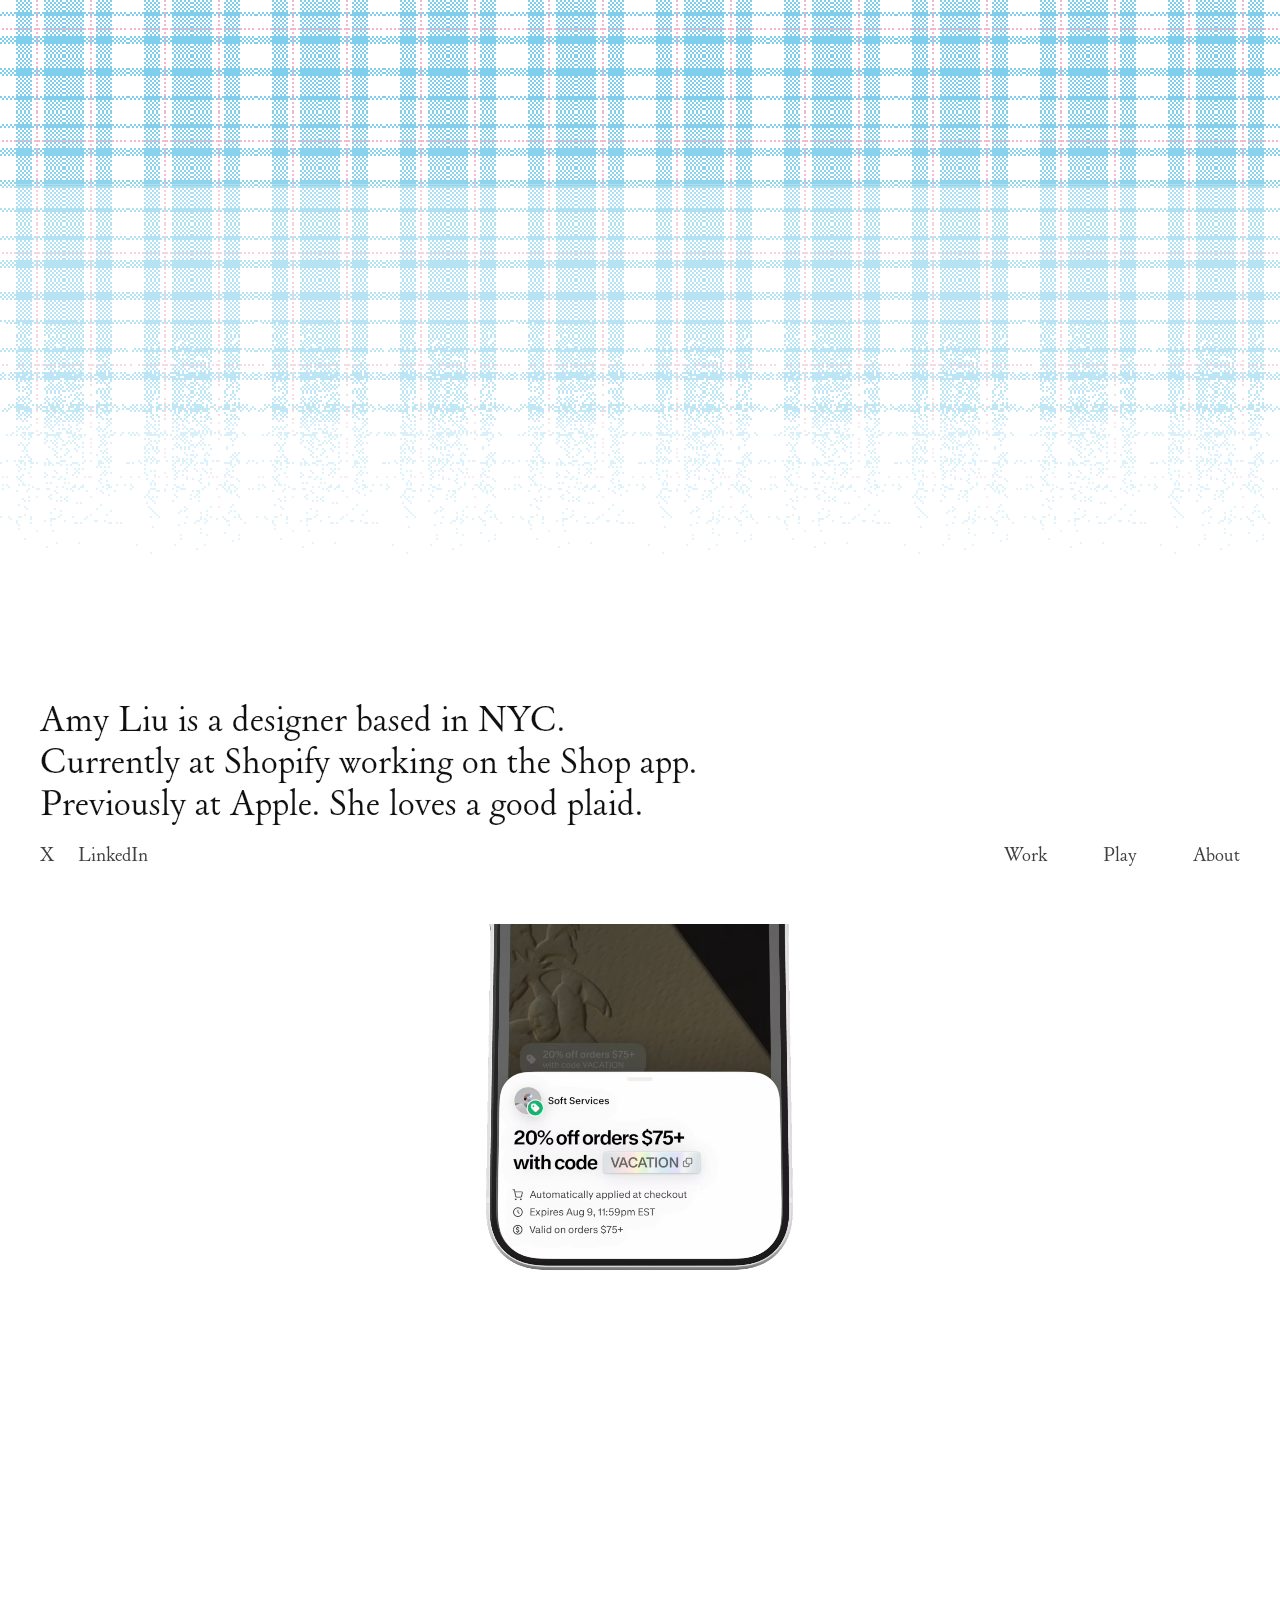
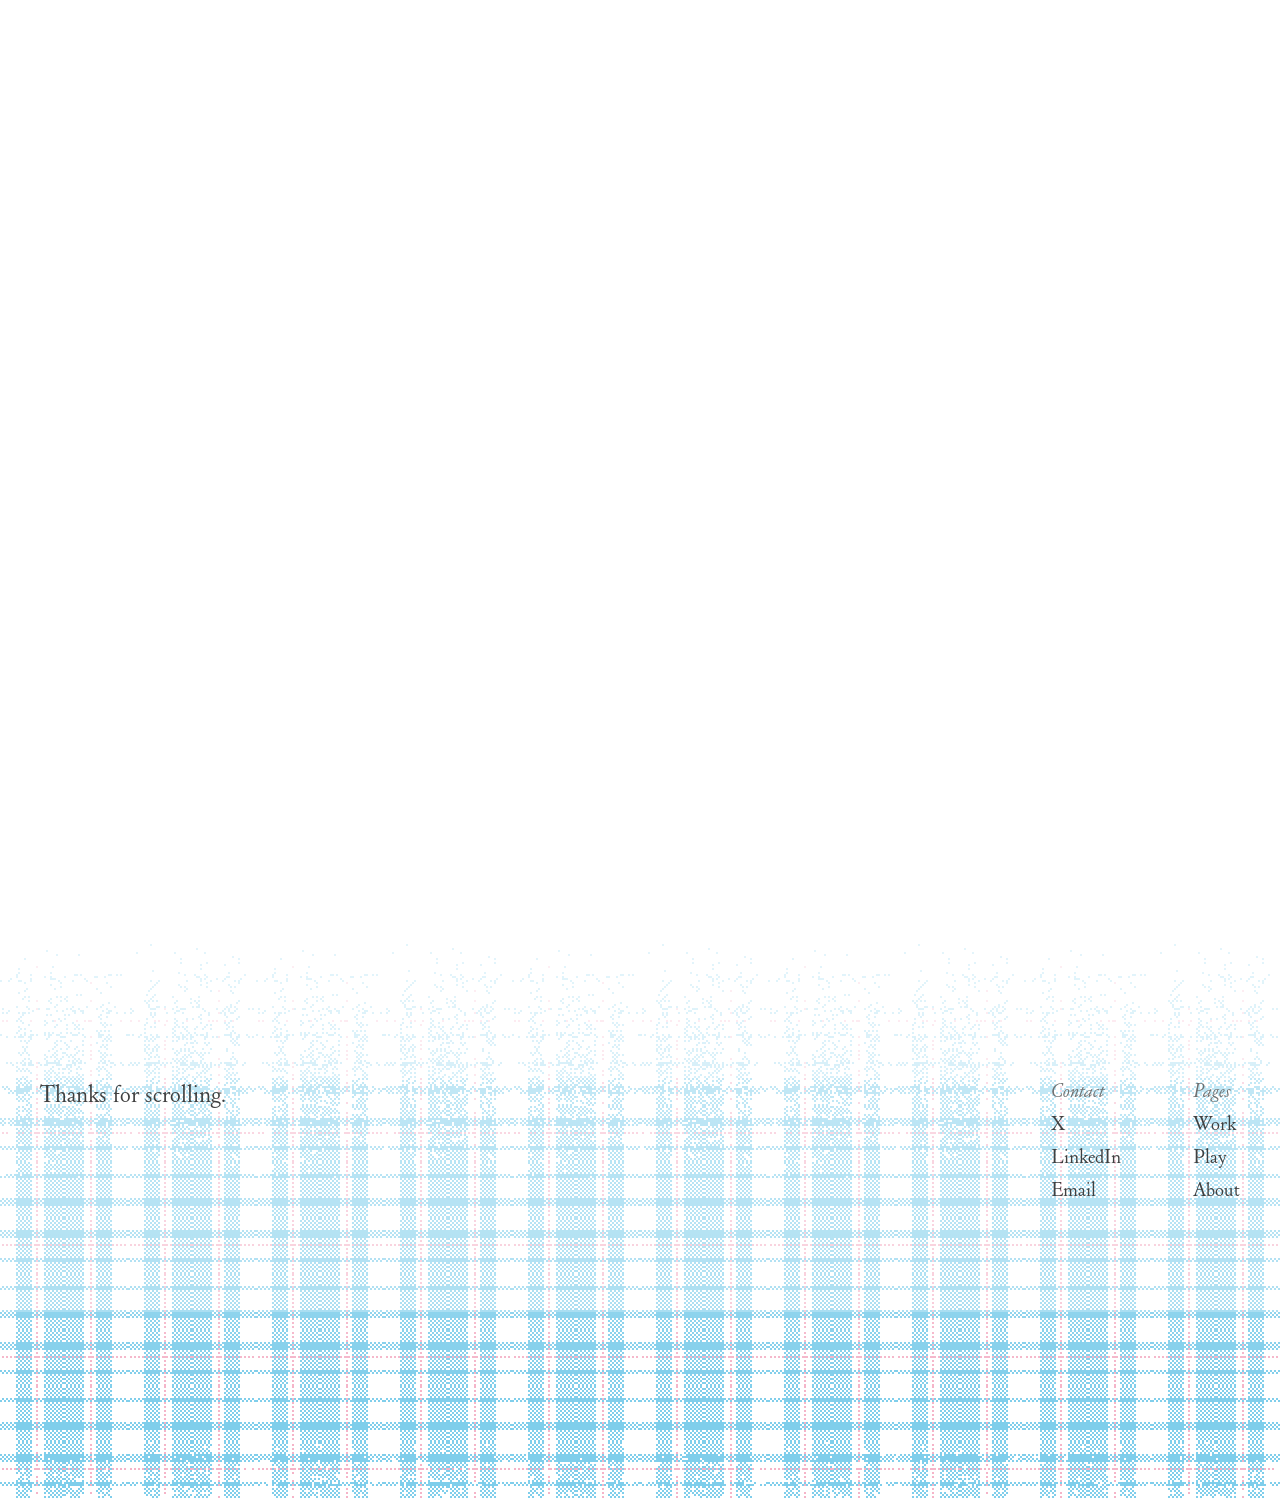
==== index.html @ ccde01a4 "Publish initial work-in-progress portfolio" ====
<!doctype html>
<html lang="en">
<head>
  <meta charset="utf-8">
  <meta name="viewport" content="width=device-width,initial-scale=1">
  <title>Amy Liu</title>
  <!-- Preserve query parameters and anchors when opening the Work page. -->
  <script>location.replace('home.html' + location.search + location.hash);</script>
  <noscript><meta http-equiv="refresh" content="0;url=home.html"></noscript>
</head>
<body><p><a href="home.html">Open Amy’s plaid homepage</a></p></body>
</html>
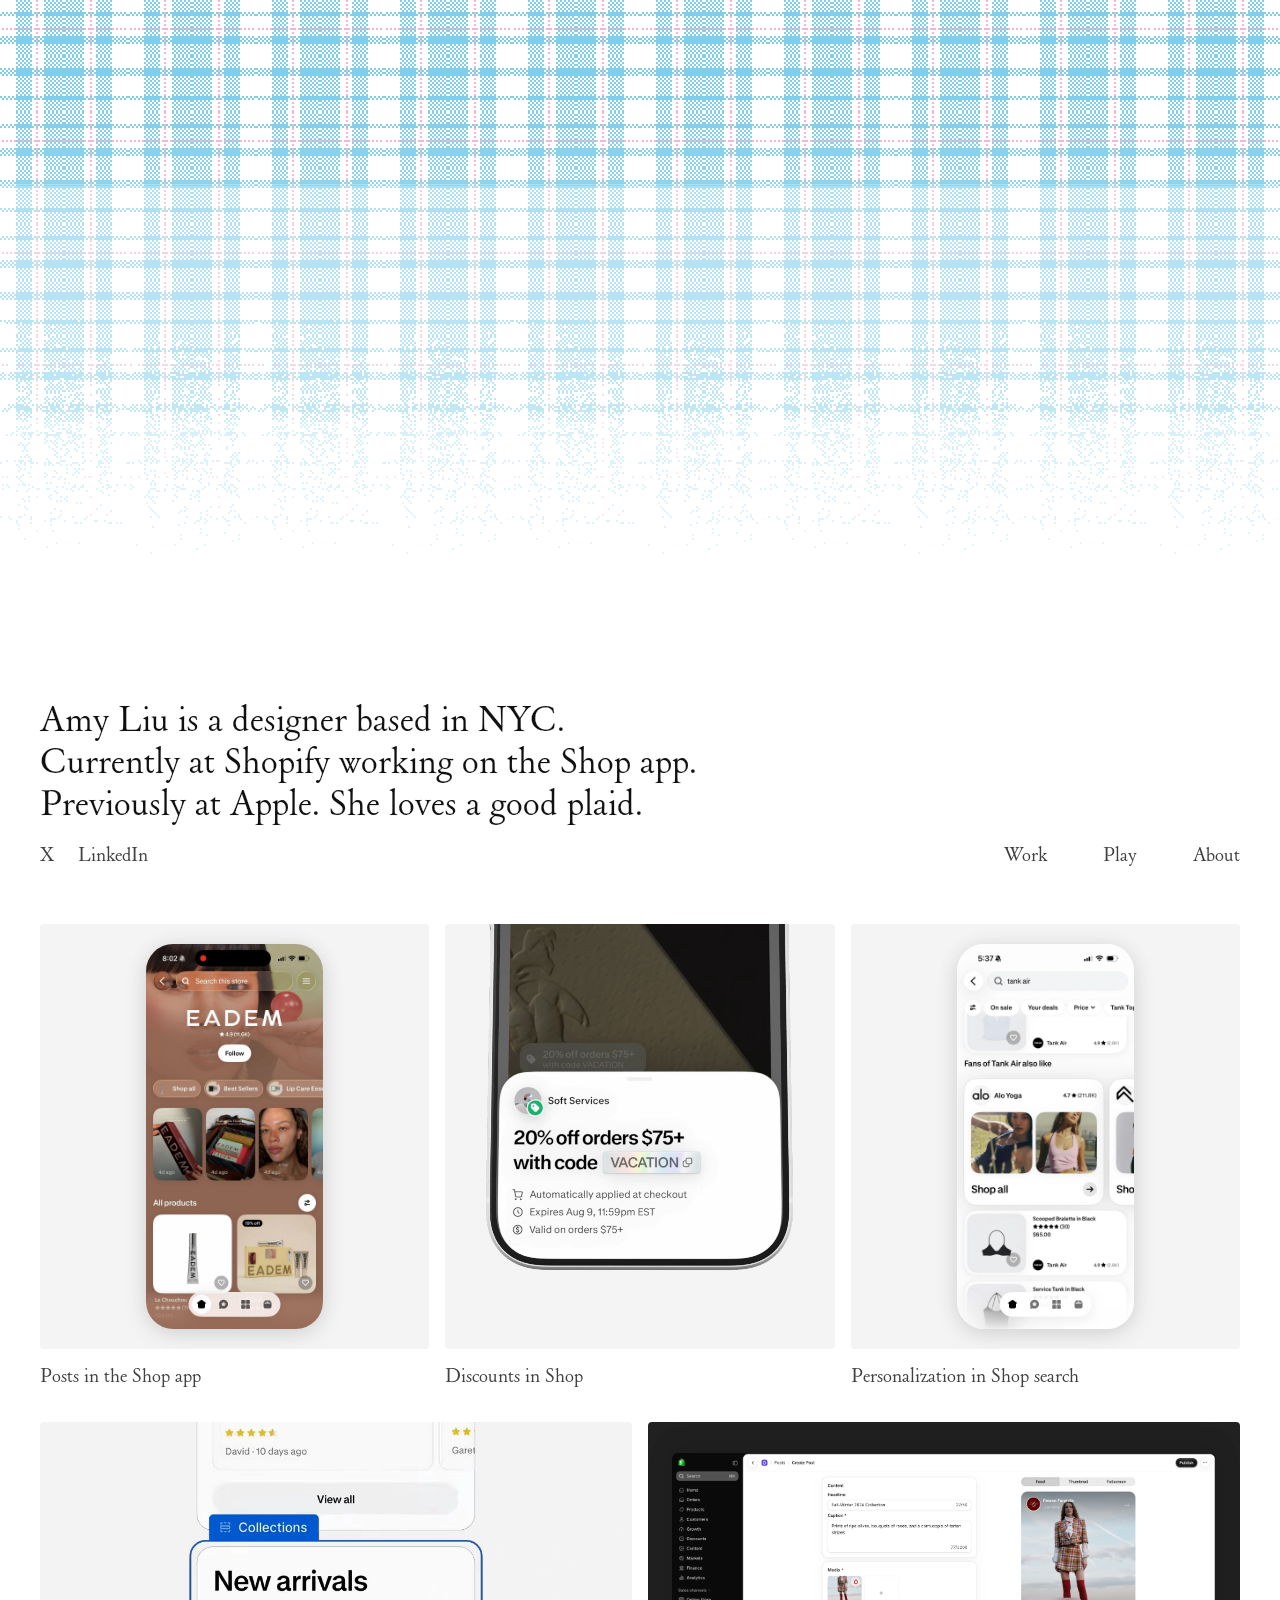
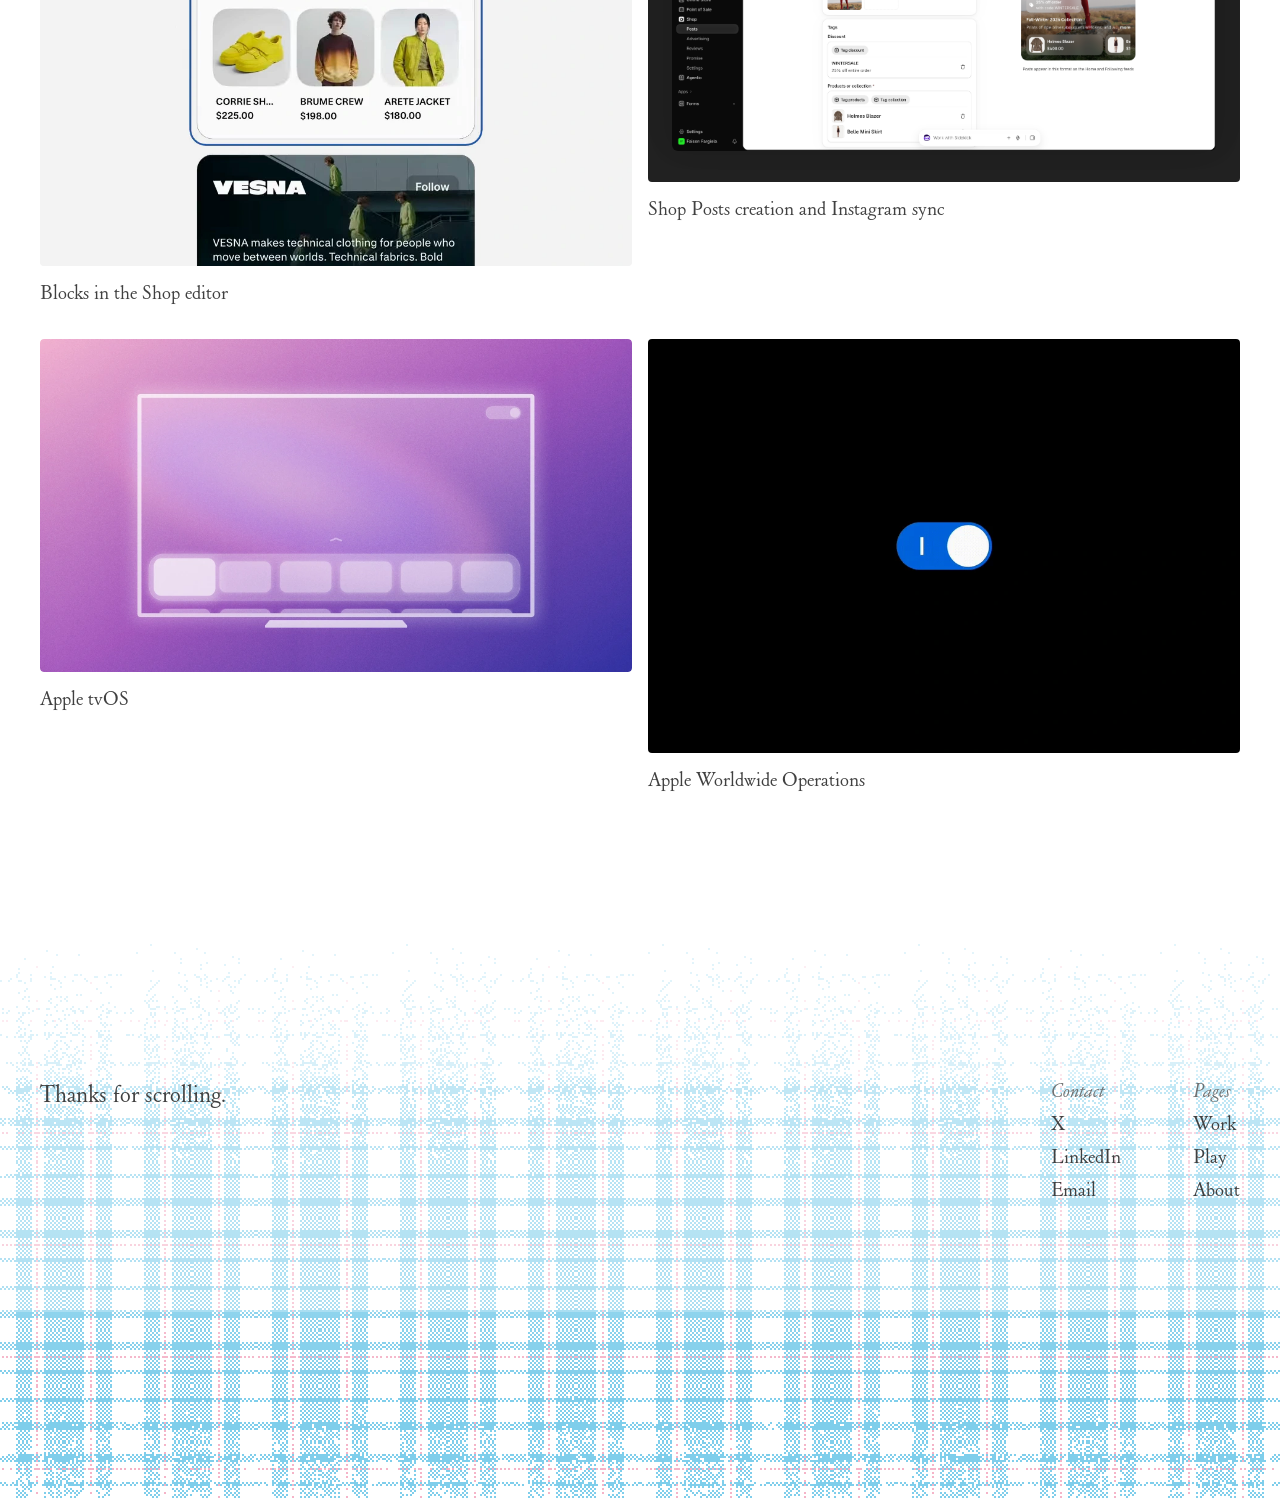
==== commit 0c21622a: "Add EB Garamond body type, bottom mobile nav, and plaid favicon" ====
--- a/index.html
+++ b/index.html
@@ -3,7 +3,7 @@
 <head>
   <meta charset="utf-8">
   <meta name="viewport" content="width=device-width,initial-scale=1">
-  <title>Amy Liu</title>
+  <title>Amy Liu</title><link rel="icon" type="image/png" sizes="48x48" href="assets/ui/favicon-48.png"><link rel="icon" type="image/svg+xml" sizes="any" href="assets/ui/current-page.svg?v=favicon-1">
   <!-- Preserve query parameters and anchors when opening the Work page. -->
   <script>location.replace('home.html' + location.search + location.hash);</script>
   <noscript><meta http-equiv="refresh" content="0;url=home.html"></noscript>
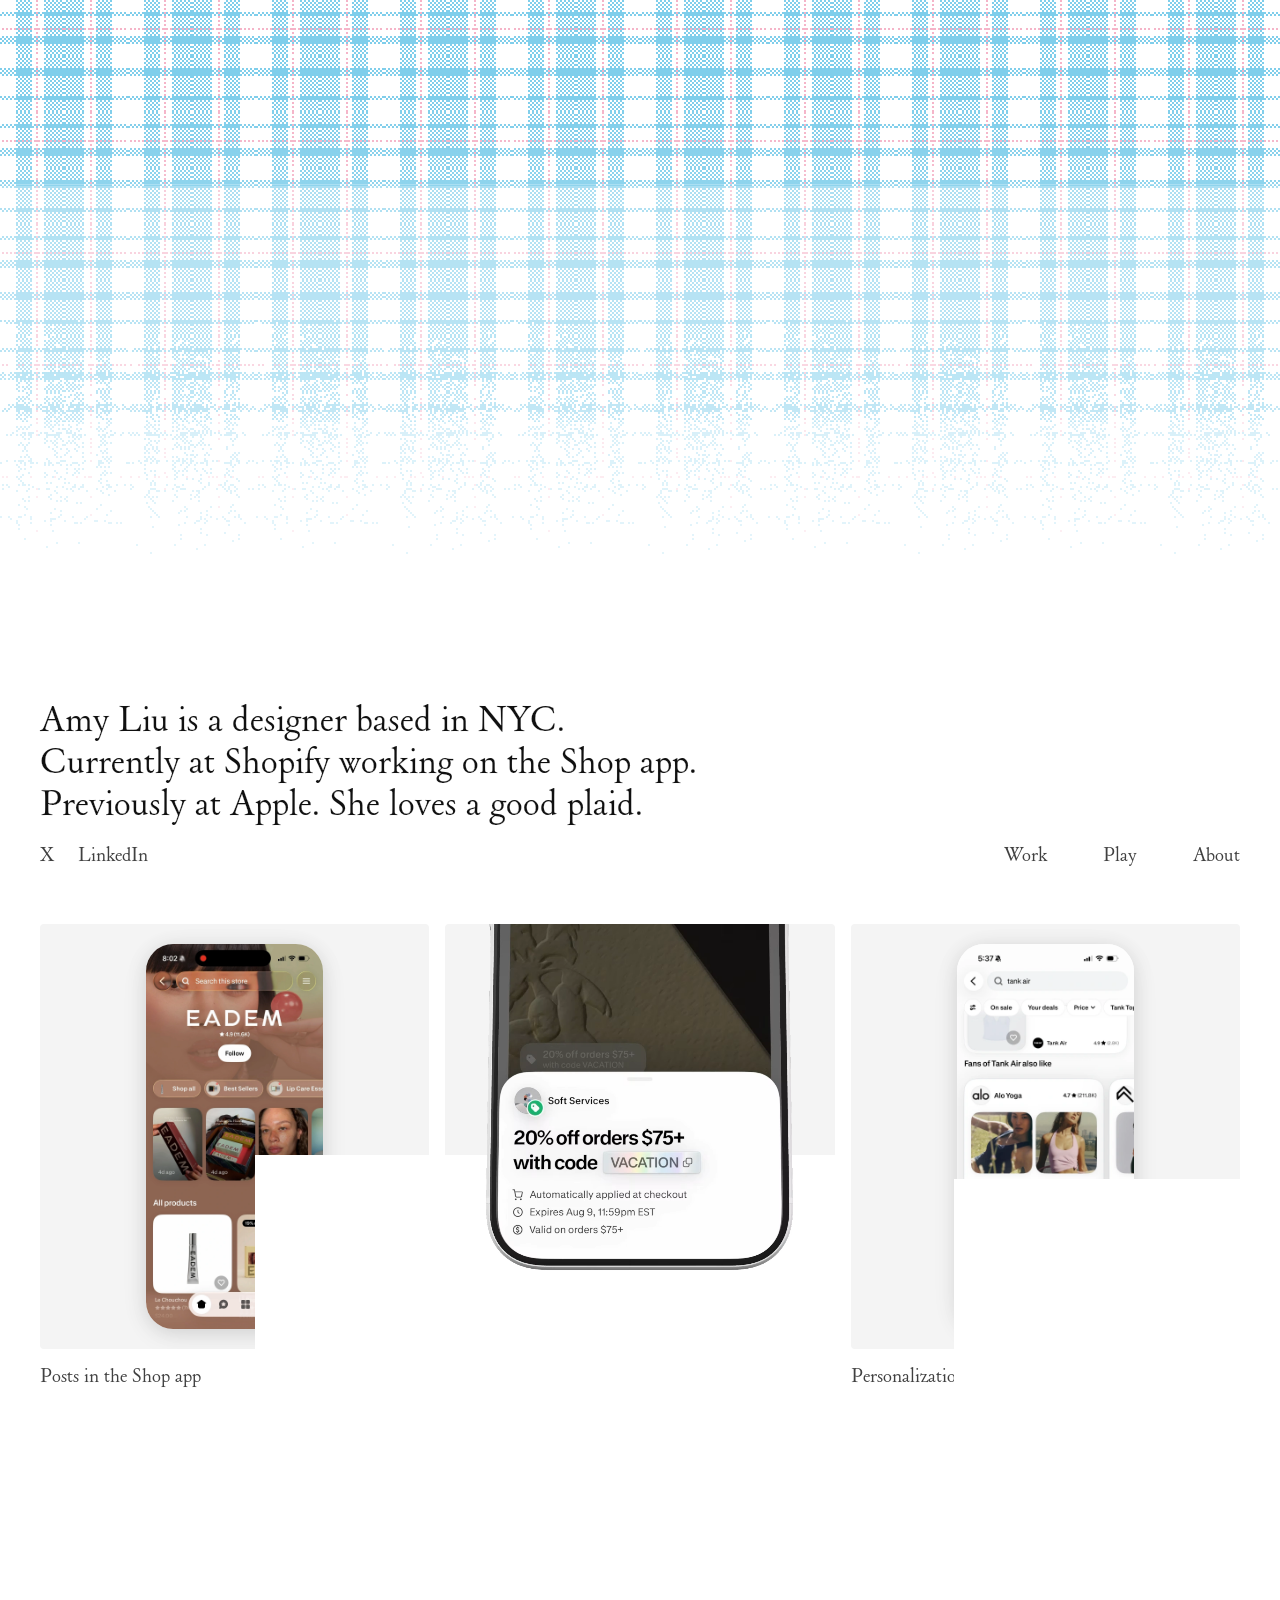
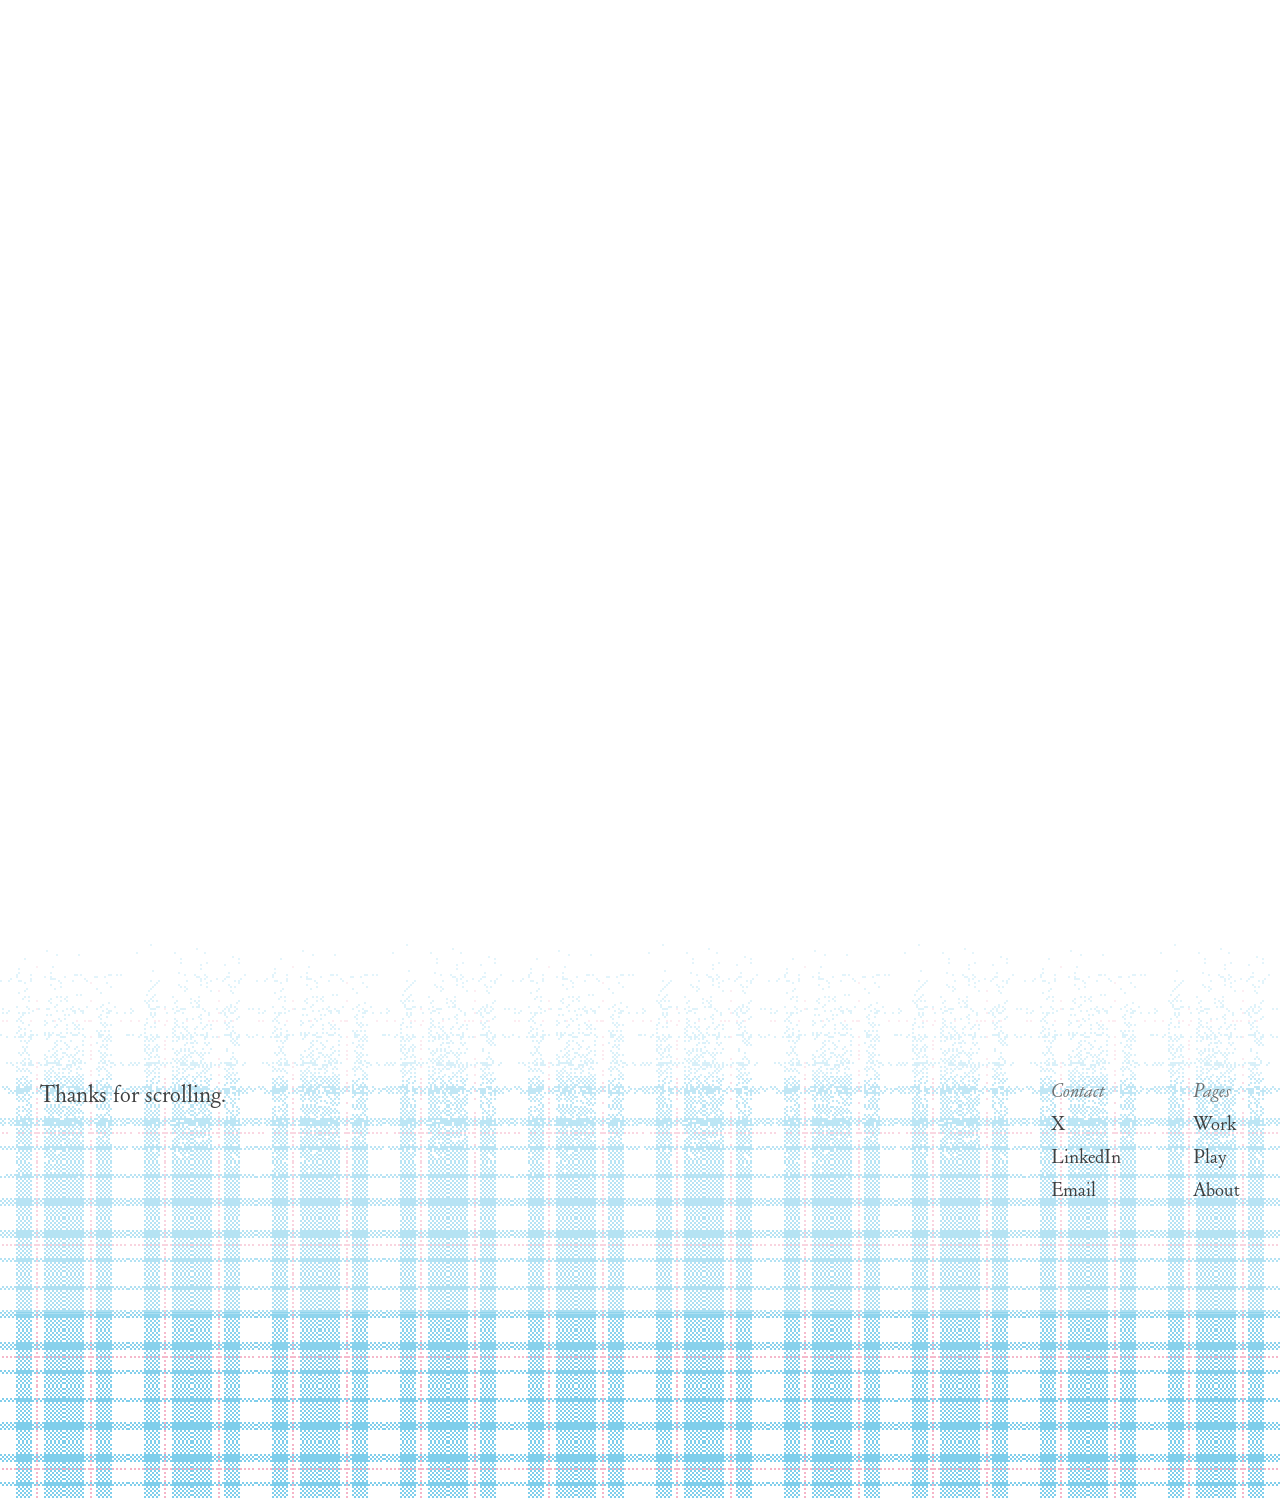
==== commit 692f75fd: "Use only blue and pink pixels in a transparent PNG favicon" ====
--- a/index.html
+++ b/index.html
@@ -3,7 +3,7 @@
 <head>
   <meta charset="utf-8">
   <meta name="viewport" content="width=device-width,initial-scale=1">
-  <title>Amy Liu</title><link rel="icon" type="image/png" sizes="48x48" href="assets/ui/favicon-48.png"><link rel="icon" type="image/svg+xml" sizes="any" href="assets/ui/current-page.svg?v=favicon-1">
+  <title>Amy Liu</title><link rel="icon" type="image/png" sizes="48x48" href="assets/ui/favicon-48.png?v=transparent-1">
   <!-- Preserve query parameters and anchors when opening the Work page. -->
   <script>location.replace('home.html' + location.search + location.hash);</script>
   <noscript><meta http-equiv="refresh" content="0;url=home.html"></noscript>
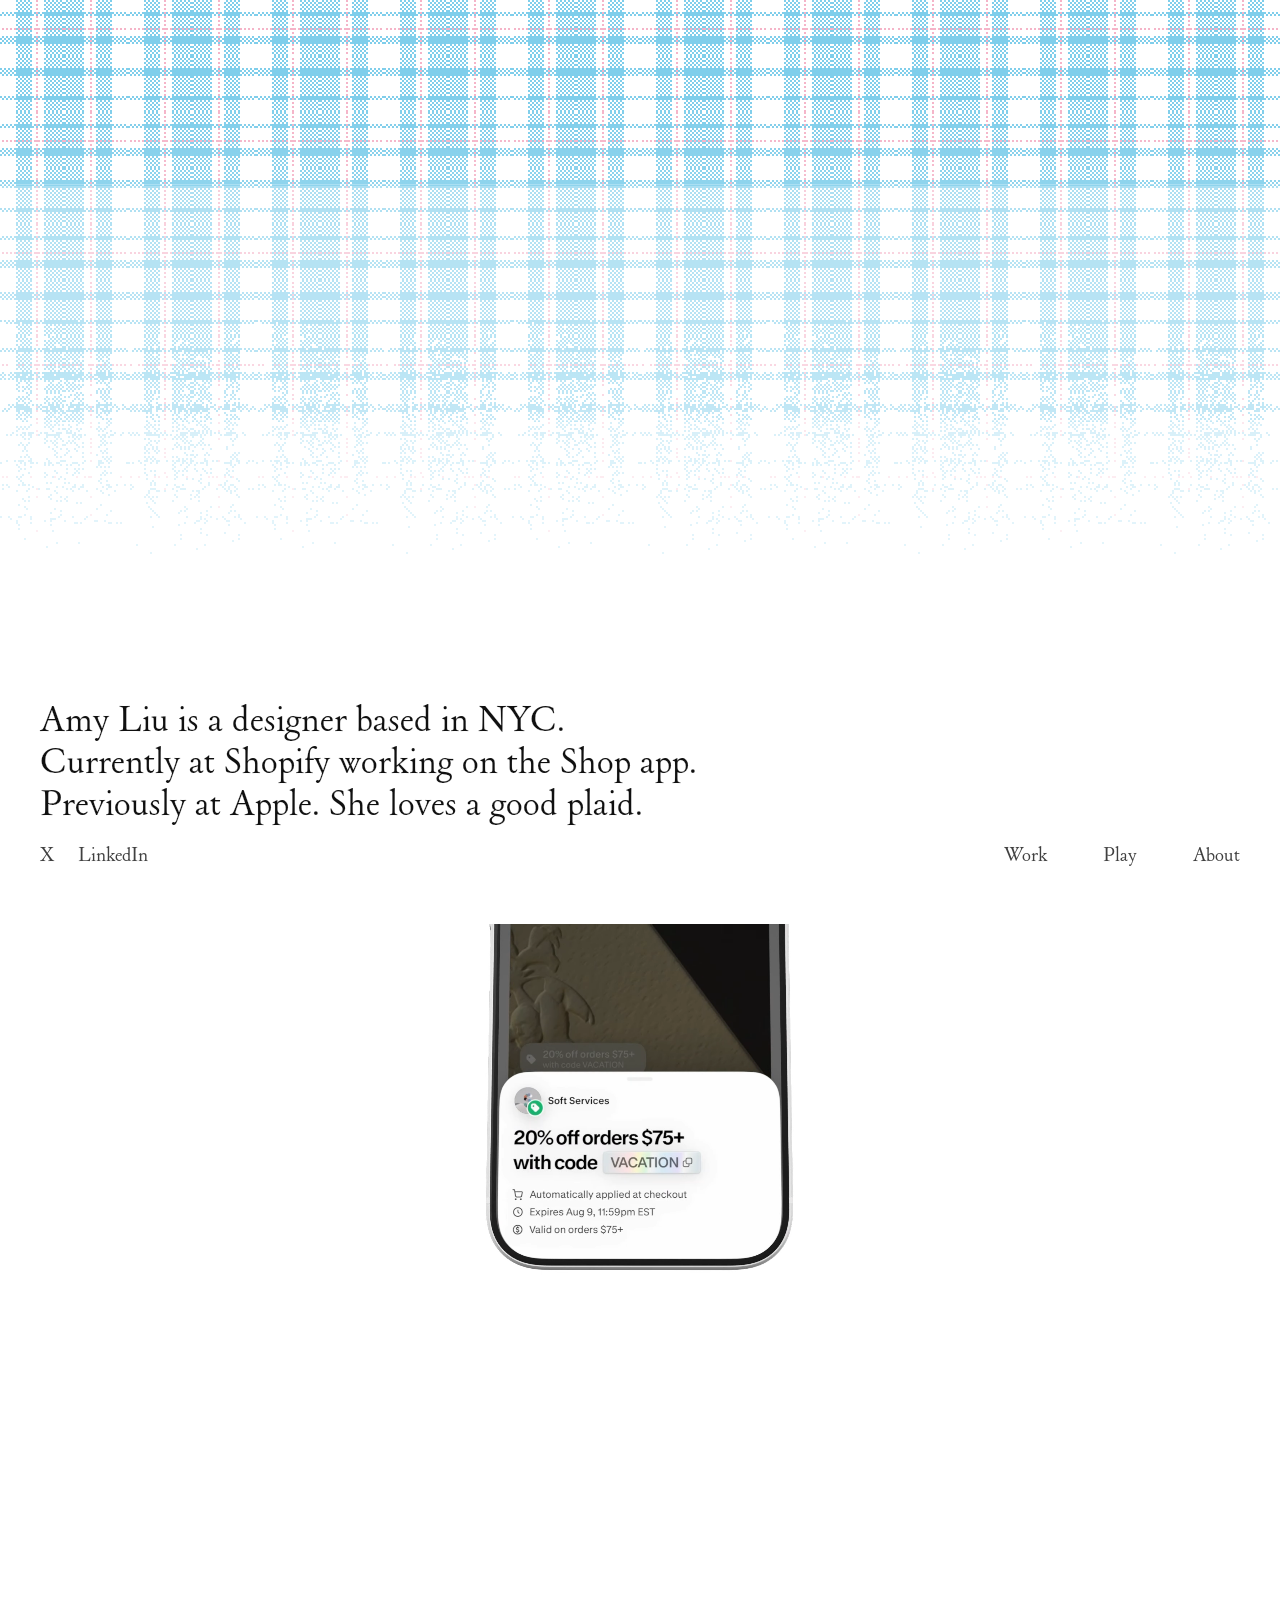
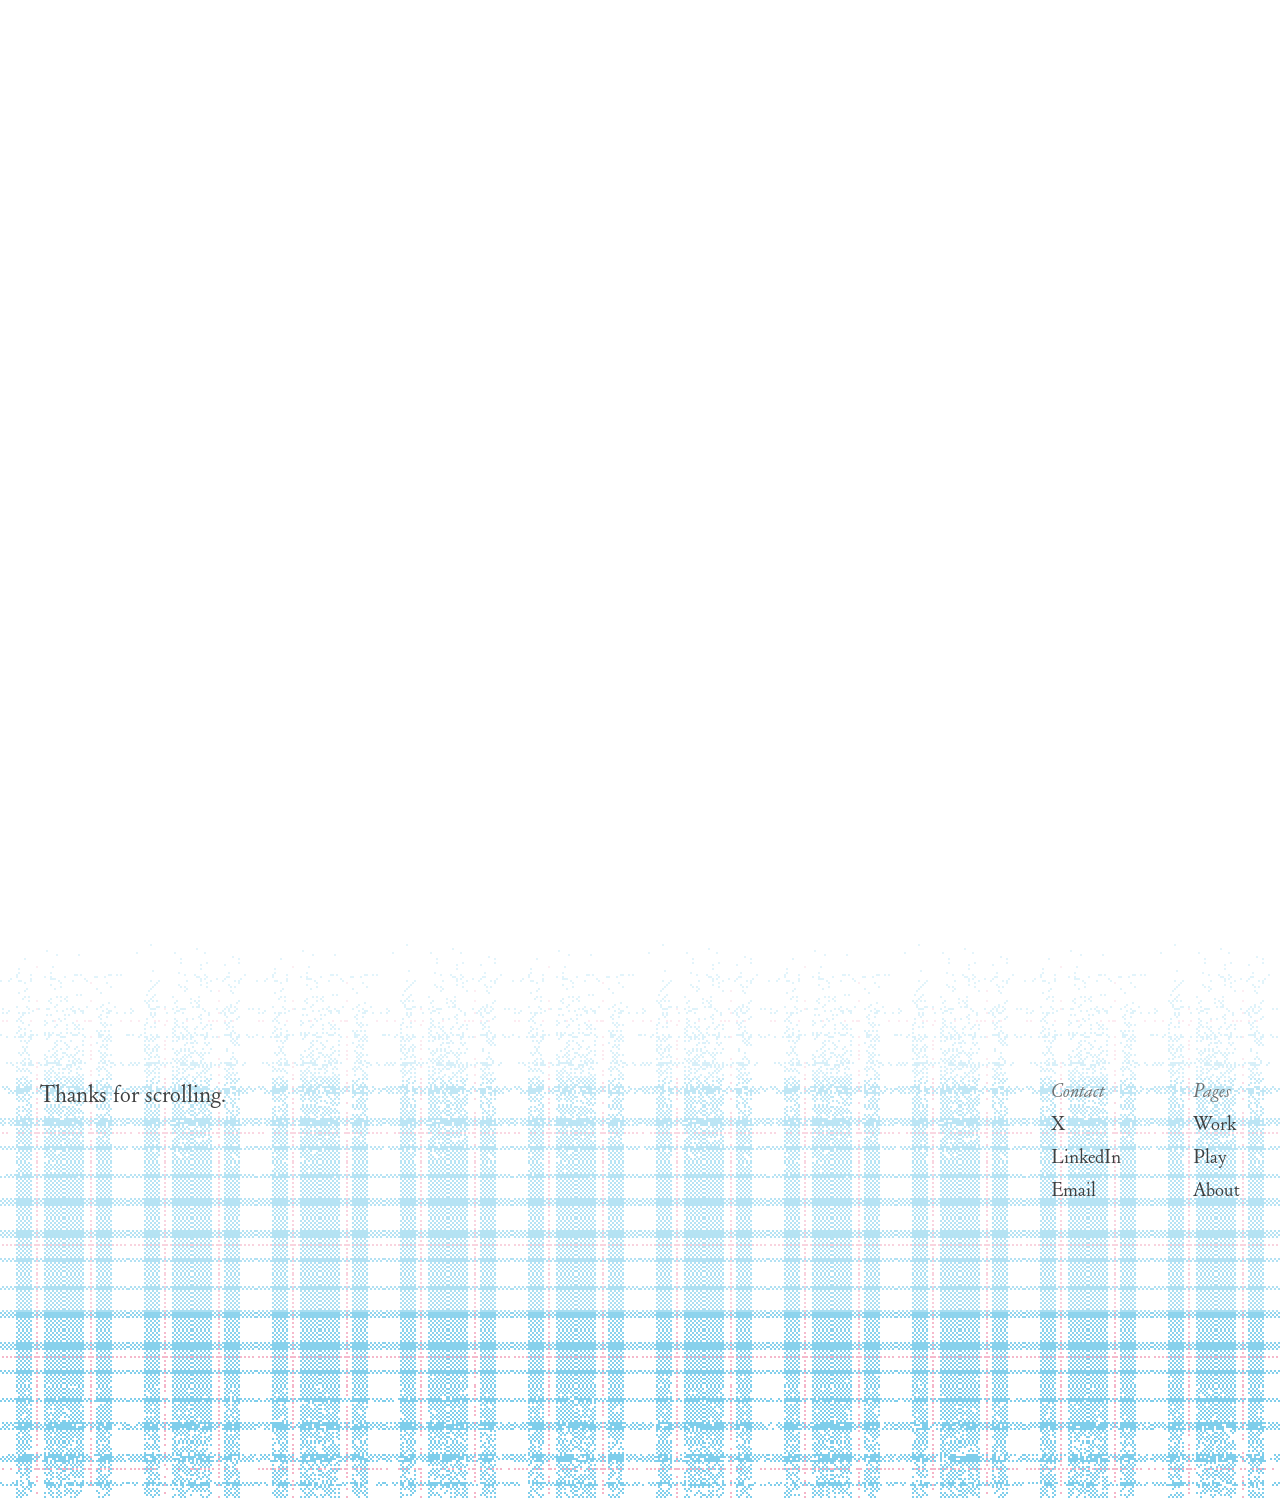
==== commit 8cb2c578: "Make favicon a denser transparent seven-cell plaid weave" ====
--- a/index.html
+++ b/index.html
@@ -3,7 +3,7 @@
 <head>
   <meta charset="utf-8">
   <meta name="viewport" content="width=device-width,initial-scale=1">
-  <title>Amy Liu</title><link rel="icon" type="image/png" sizes="48x48" href="assets/ui/favicon-48.png?v=transparent-1">
+  <title>Amy Liu</title><link rel="icon" type="image/png" sizes="56x56" href="assets/ui/favicon-56.png?v=plaid-7-1">
   <!-- Preserve query parameters and anchors when opening the Work page. -->
   <script>location.replace('home.html' + location.search + location.hash);</script>
   <noscript><meta http-equiv="refresh" content="0;url=home.html"></noscript>
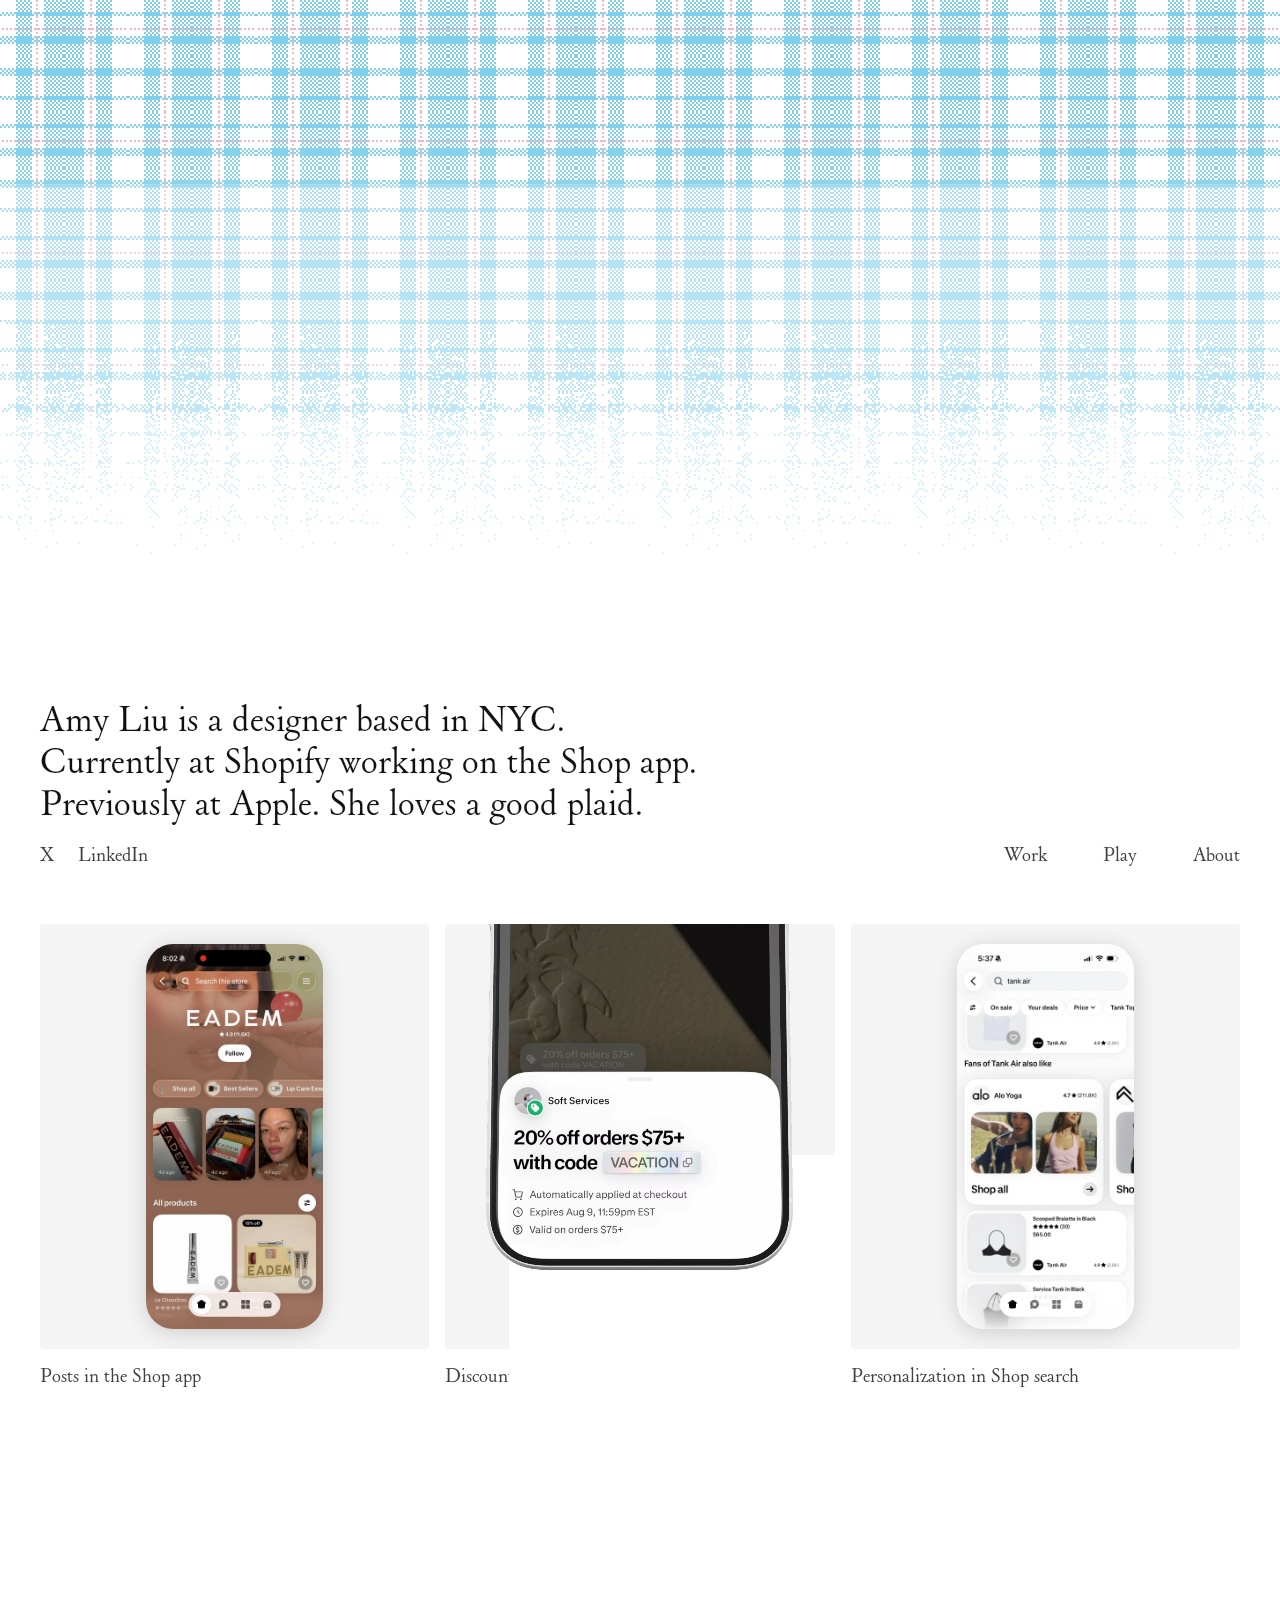
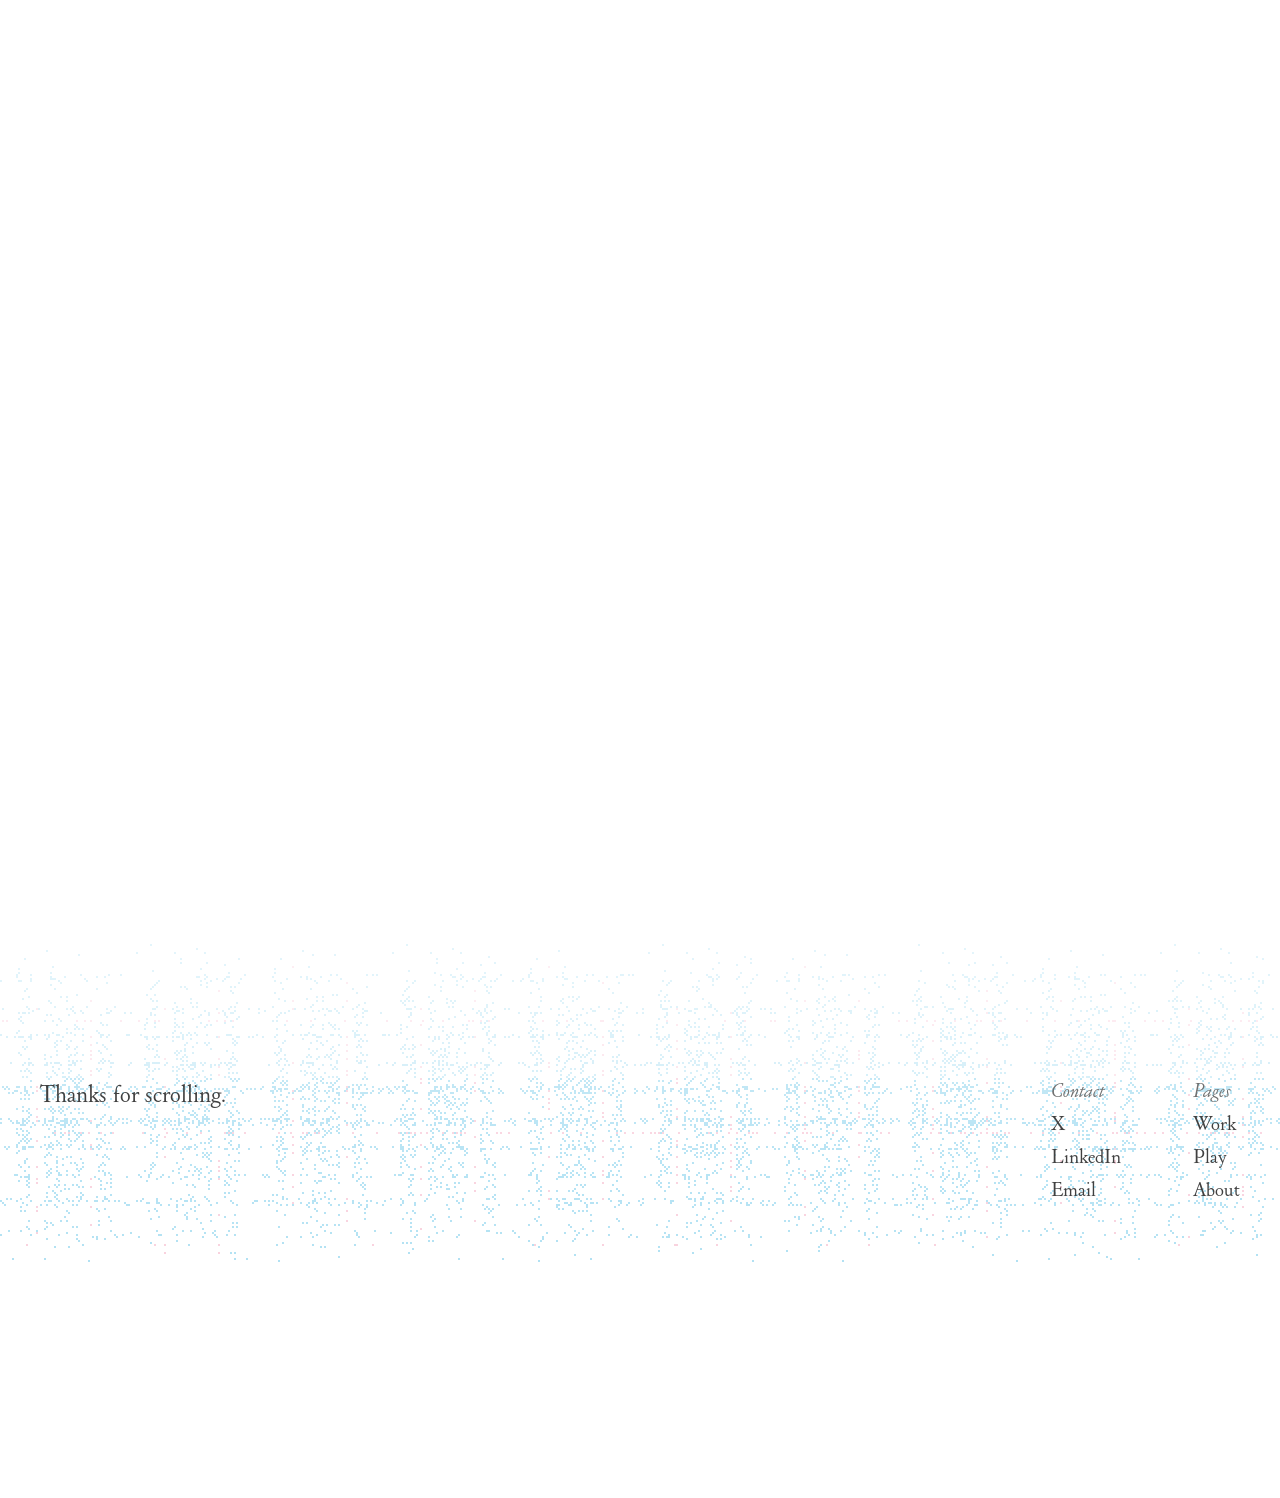
==== commit d59c535a: "Dither favicon stripes with alternating transparent stitches" ====
--- a/index.html
+++ b/index.html
@@ -3,7 +3,7 @@
 <head>
   <meta charset="utf-8">
   <meta name="viewport" content="width=device-width,initial-scale=1">
-  <title>Amy Liu</title><link rel="icon" type="image/png" sizes="56x56" href="assets/ui/favicon-56.png?v=plaid-7-1">
+  <title>Amy Liu</title><link rel="icon" type="image/png" sizes="56x56" href="assets/ui/favicon-56.png?v=dither-7-2">
   <!-- Preserve query parameters and anchors when opening the Work page. -->
   <script>location.replace('home.html' + location.search + location.hash);</script>
   <noscript><meta http-equiv="refresh" content="0;url=home.html"></noscript>
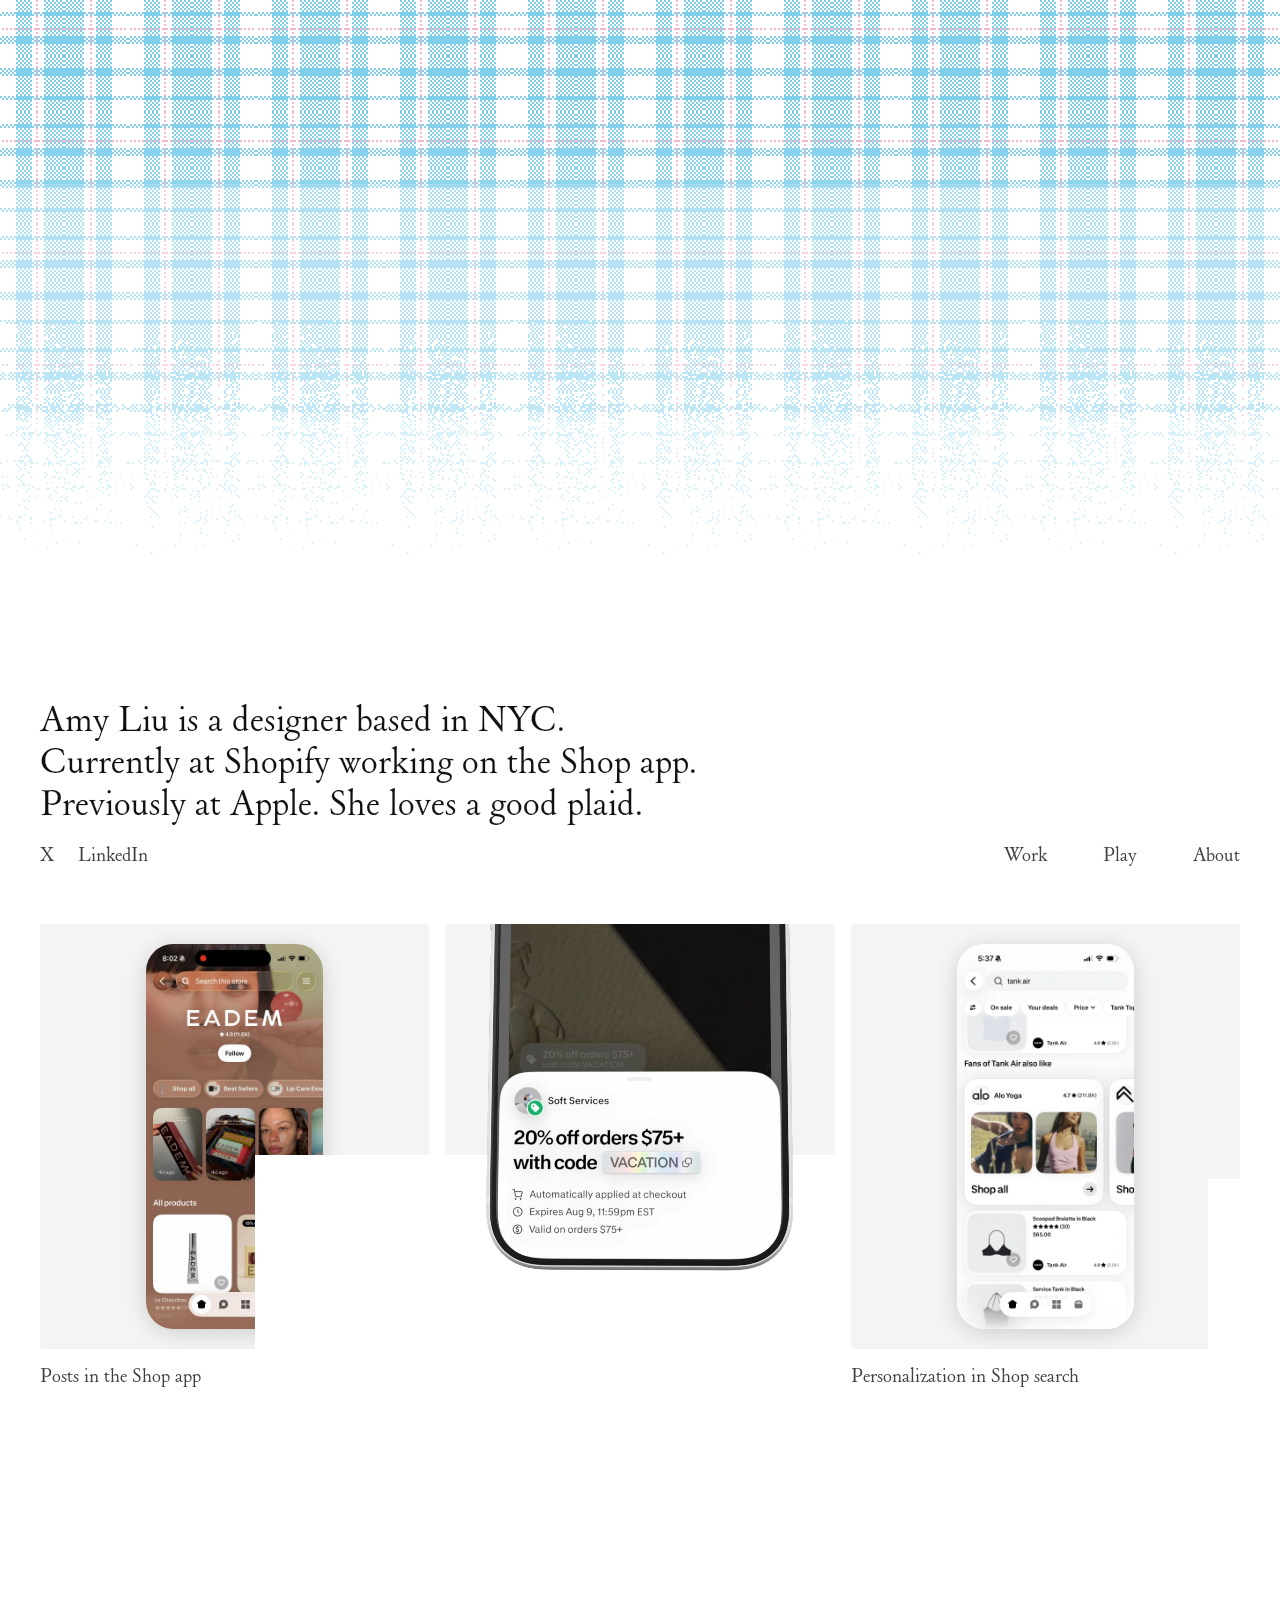
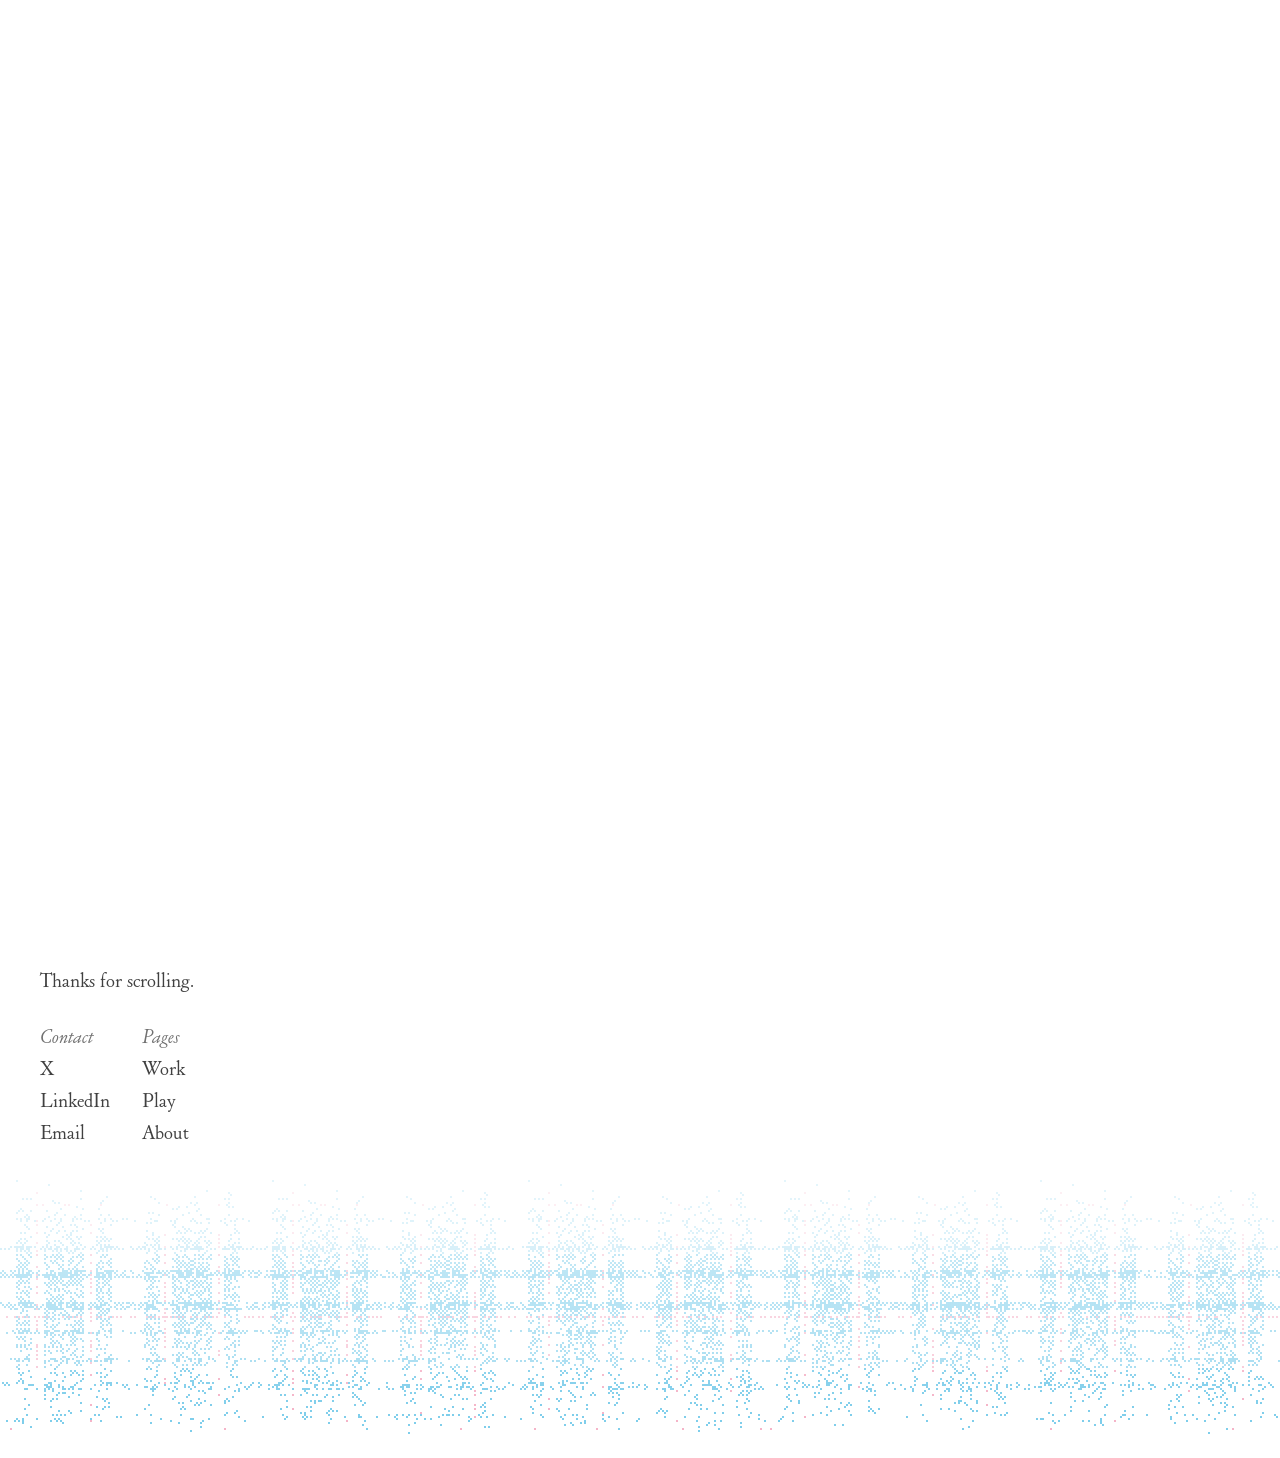
==== commit 00f04f73: "Use Amy's custom dithered mango favicon" ====
--- a/index.html
+++ b/index.html
@@ -3,7 +3,7 @@
 <head>
   <meta charset="utf-8">
   <meta name="viewport" content="width=device-width,initial-scale=1">
-  <title>Amy Liu</title><link rel="icon" type="image/png" sizes="56x56" href="assets/ui/favicon-56.png?v=dither-7-2">
+  <title>Amy Liu</title><link rel="icon" type="image/png" sizes="168x168" href="assets/ui/favicon-mango.png?v=mango-1">
   <!-- Preserve query parameters and anchors when opening the Work page. -->
   <script>location.replace('home.html' + location.search + location.hash);</script>
   <noscript><meta http-equiv="refresh" content="0;url=home.html"></noscript>
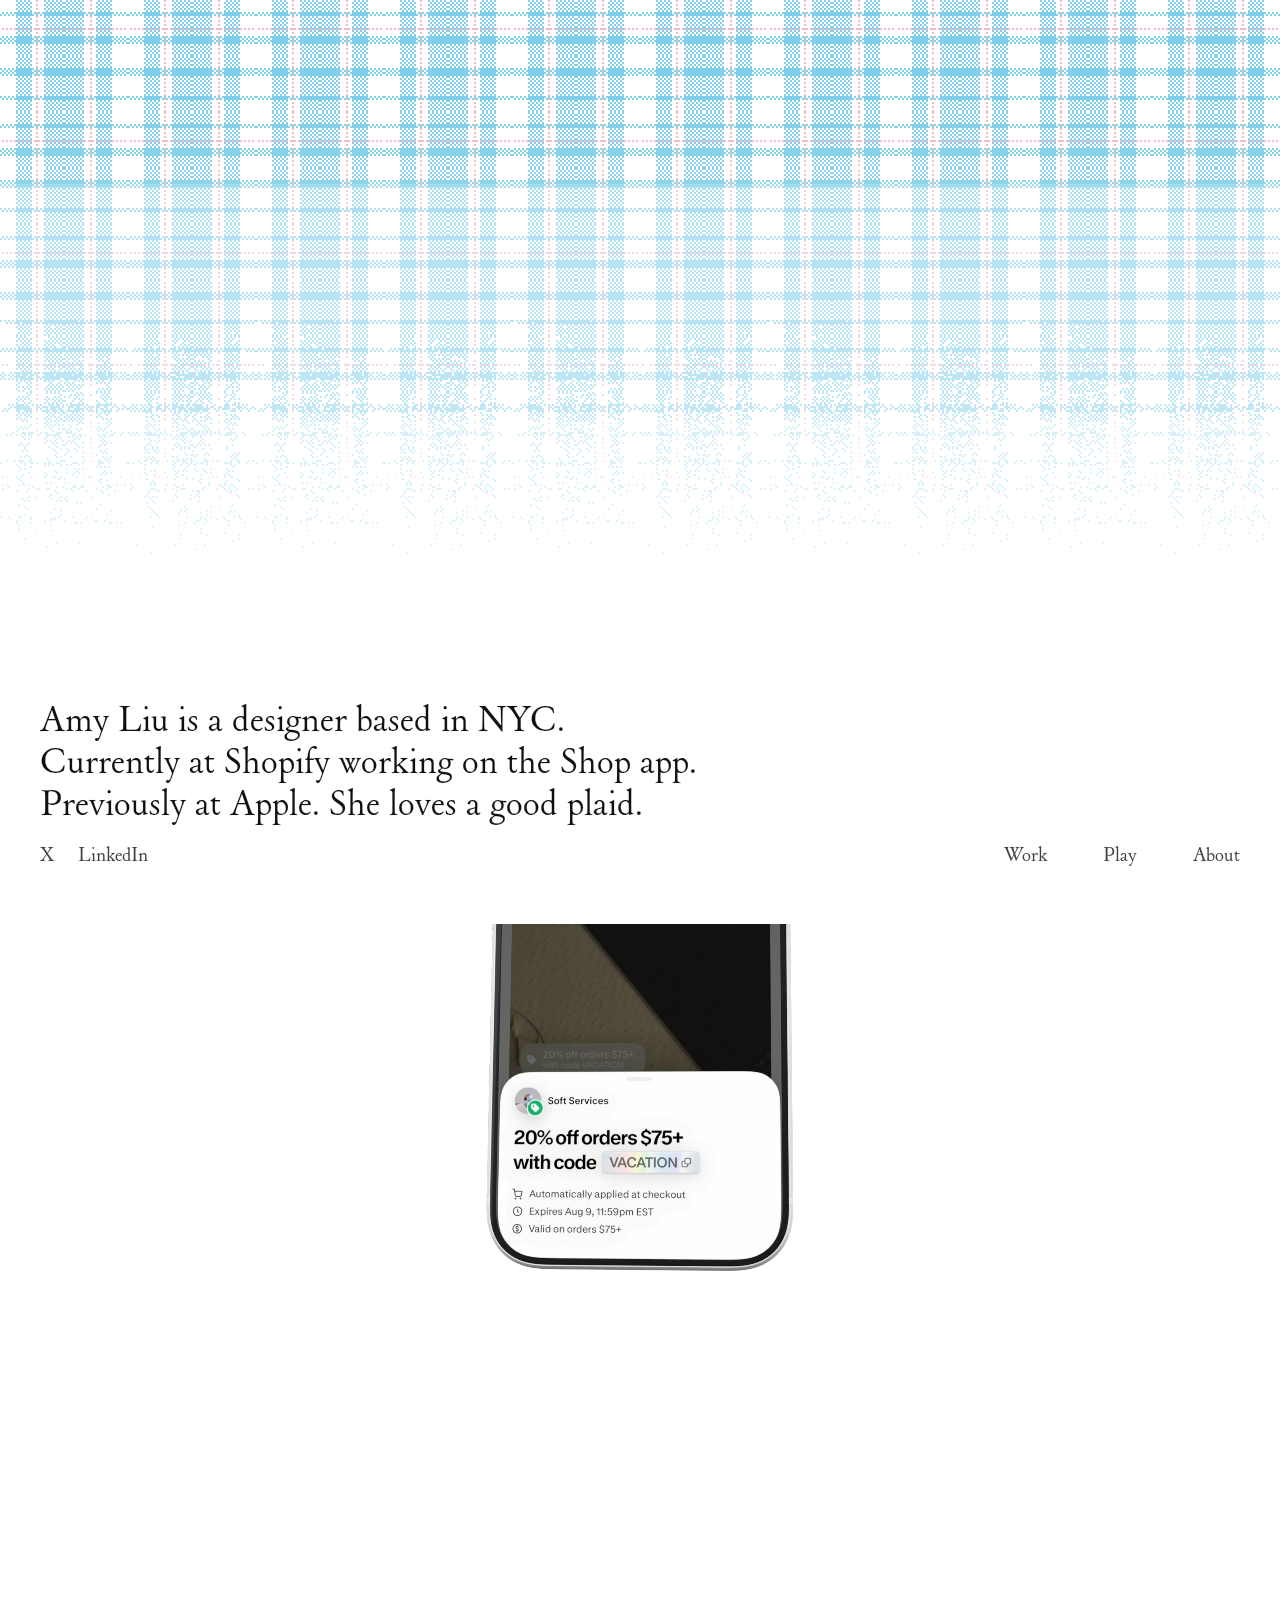
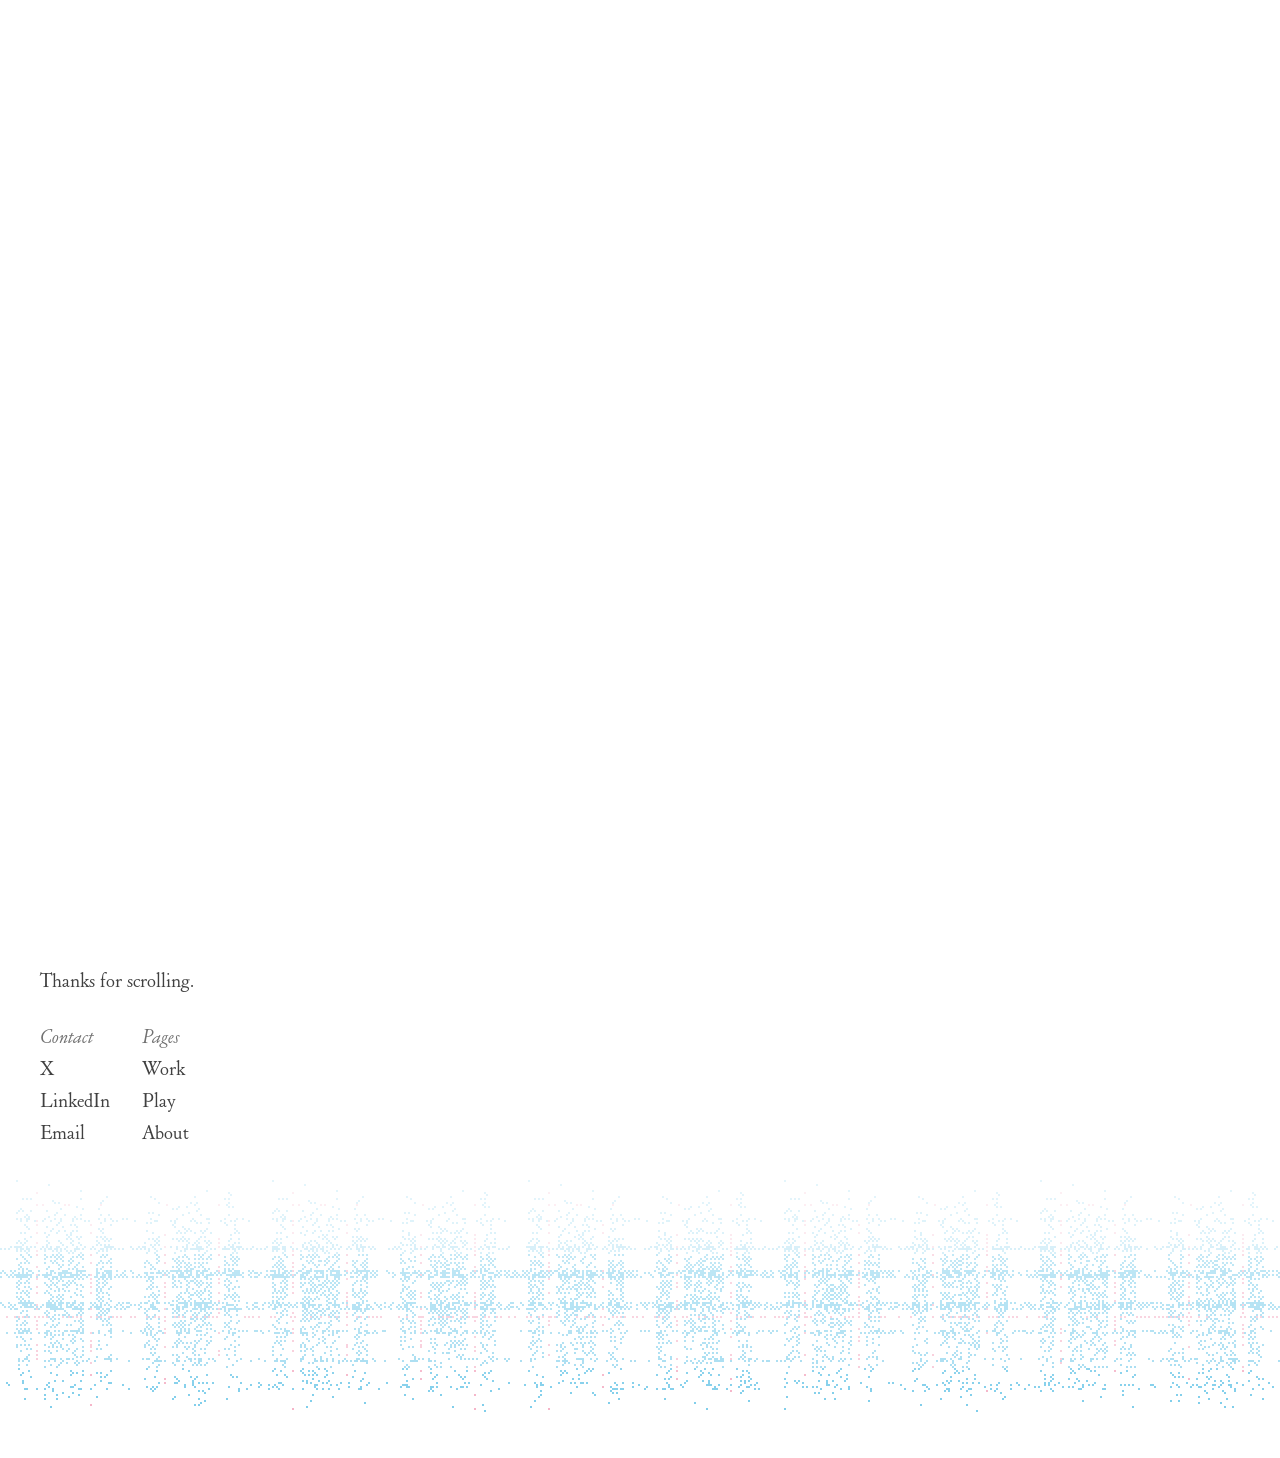
==== commit 4813375f: "Replace mango favicon with updated artwork" ====
--- a/index.html
+++ b/index.html
@@ -3,7 +3,7 @@
 <head>
   <meta charset="utf-8">
   <meta name="viewport" content="width=device-width,initial-scale=1">
-  <title>Amy Liu</title><link rel="icon" type="image/png" sizes="168x168" href="assets/ui/favicon-mango.png?v=mango-1">
+  <title>Amy Liu</title><link rel="icon" type="image/png" sizes="168x168" href="assets/ui/favicon-mango.png?v=mango-2">
   <!-- Preserve query parameters and anchors when opening the Work page. -->
   <script>location.replace('home.html' + location.search + location.hash);</script>
   <noscript><meta http-equiv="refresh" content="0;url=home.html"></noscript>
